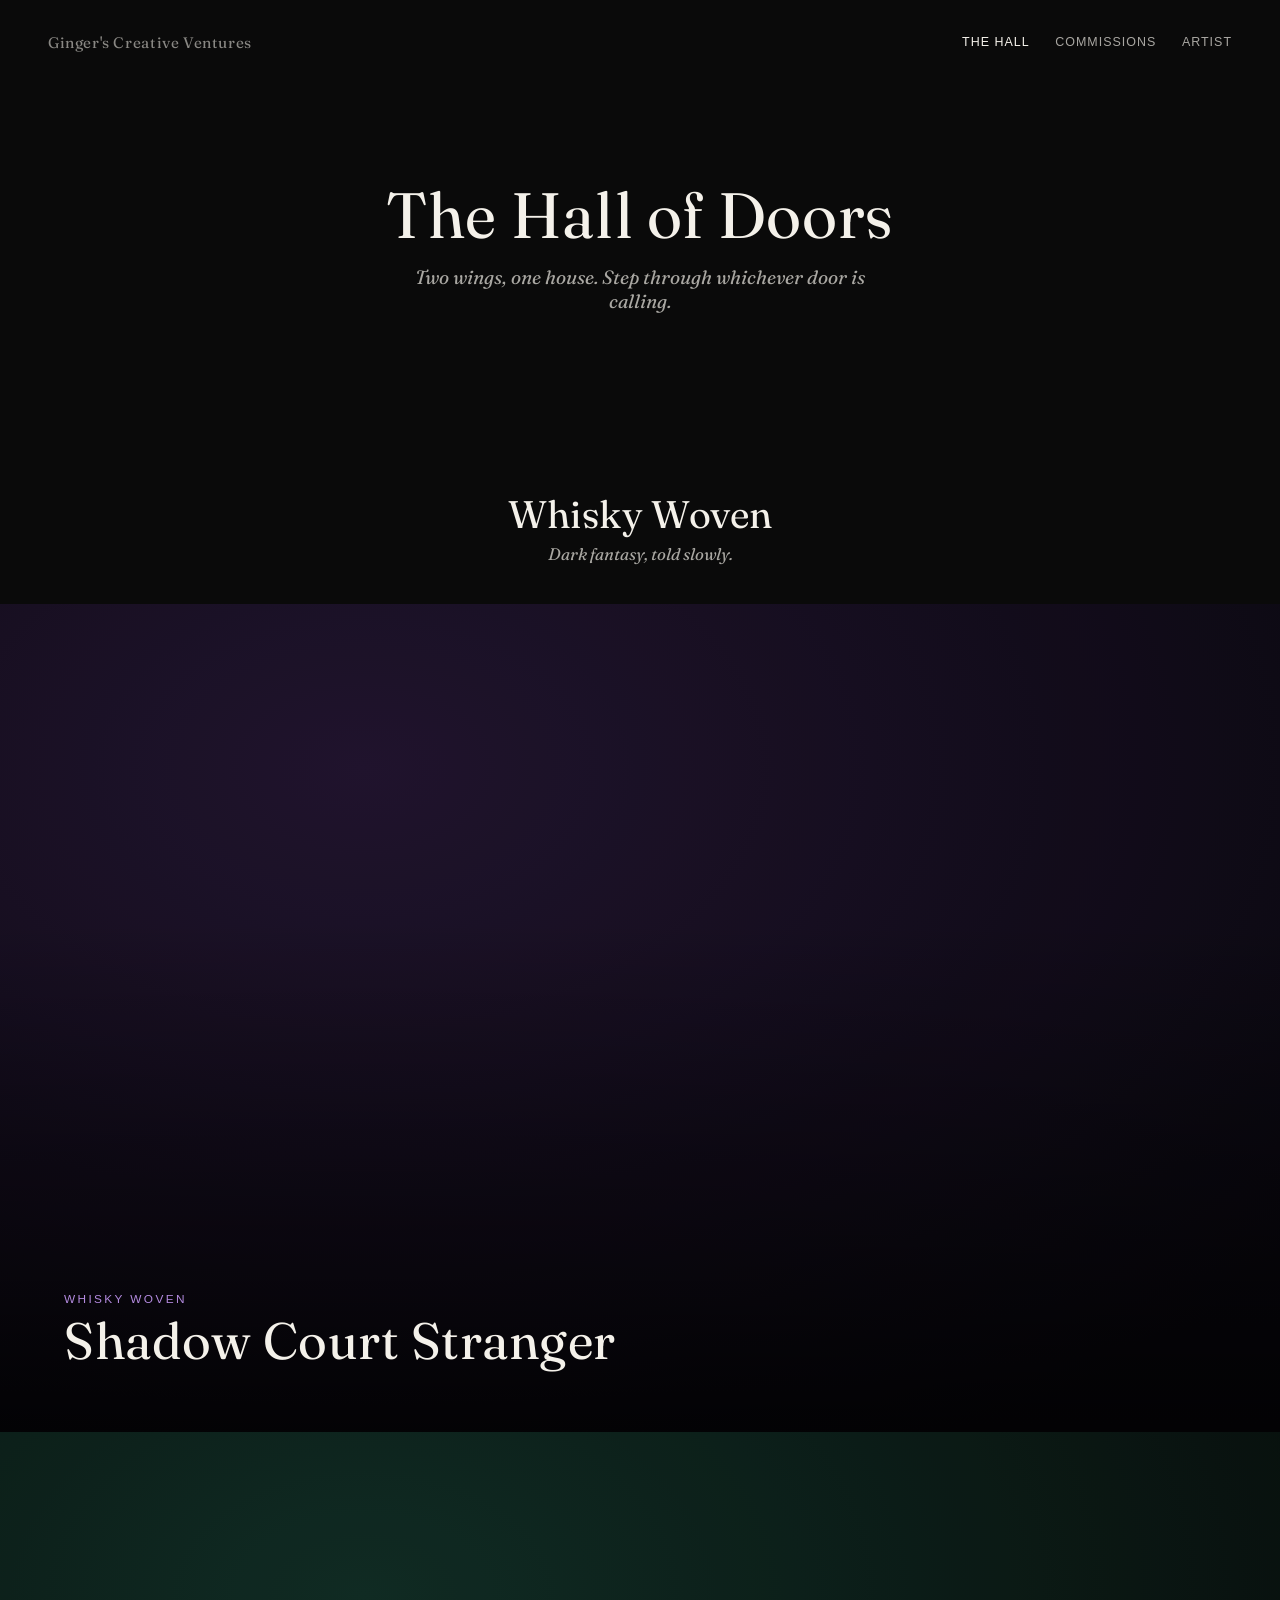
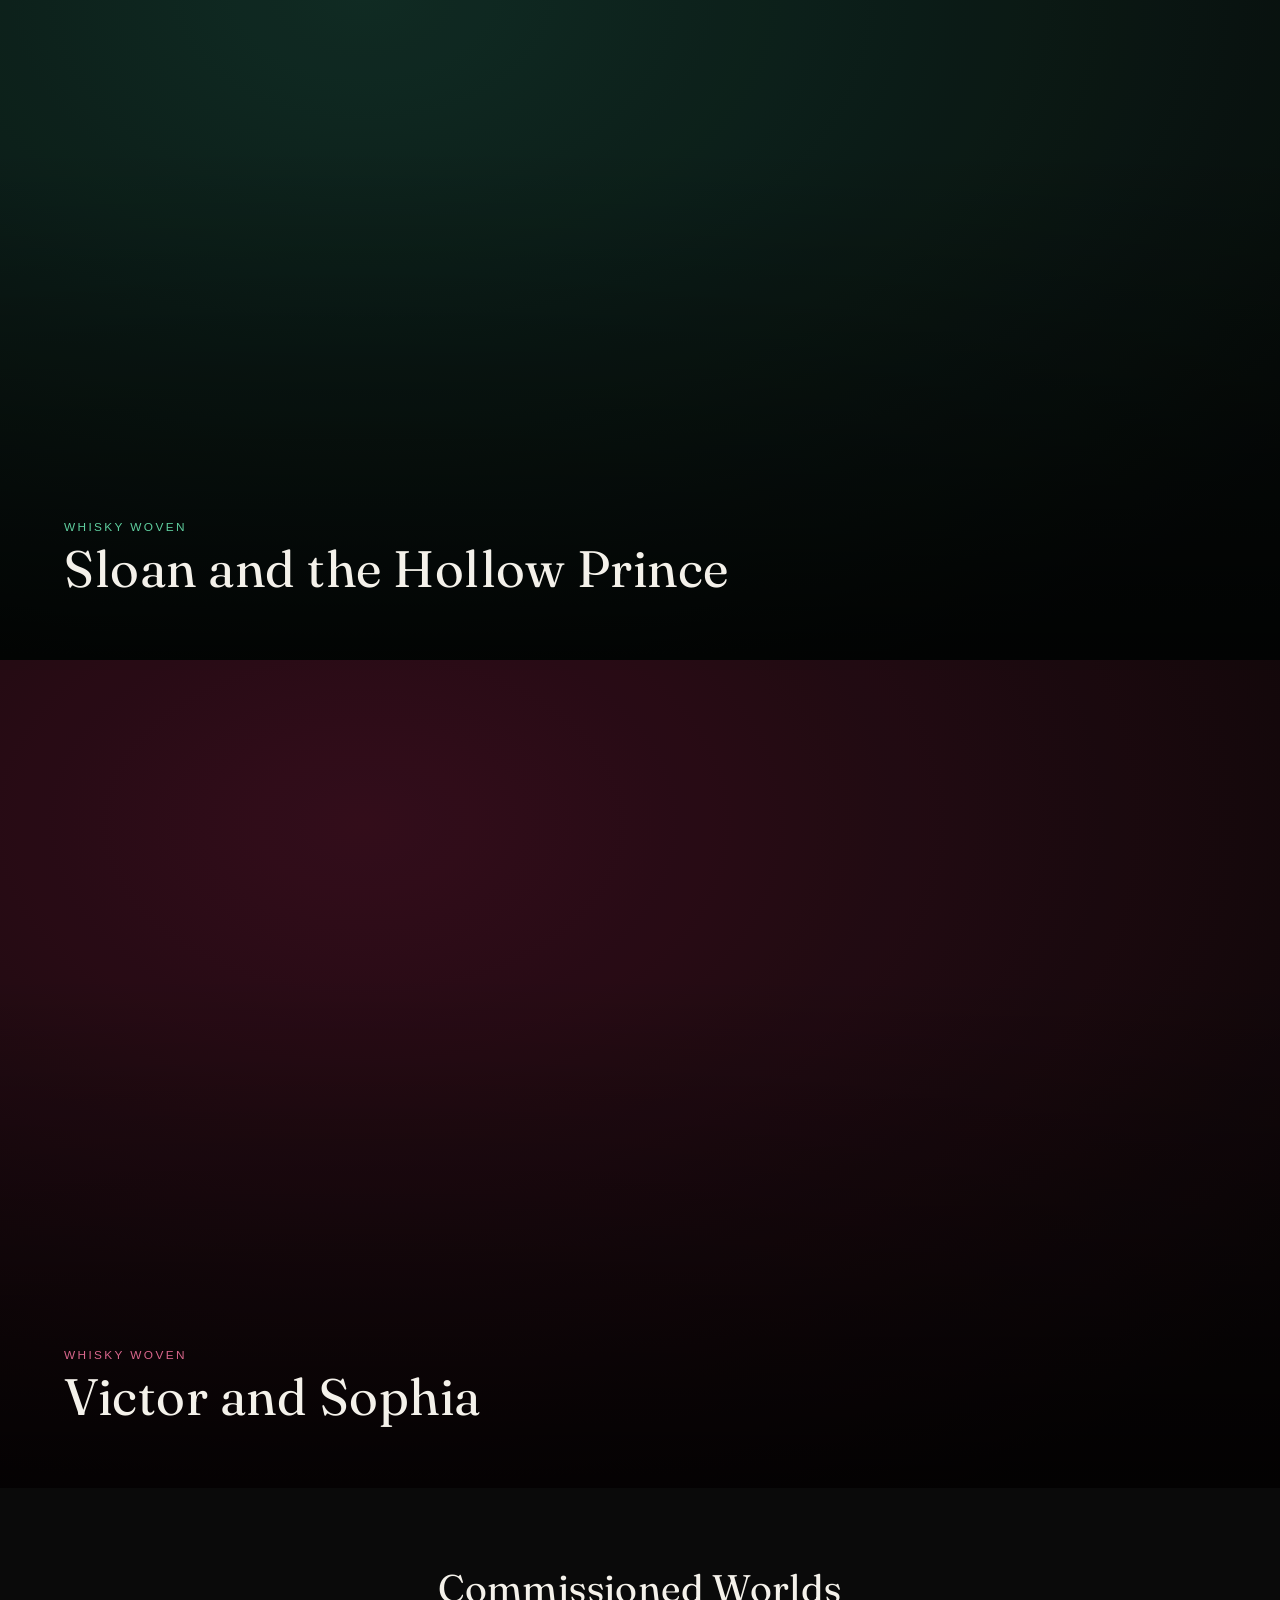
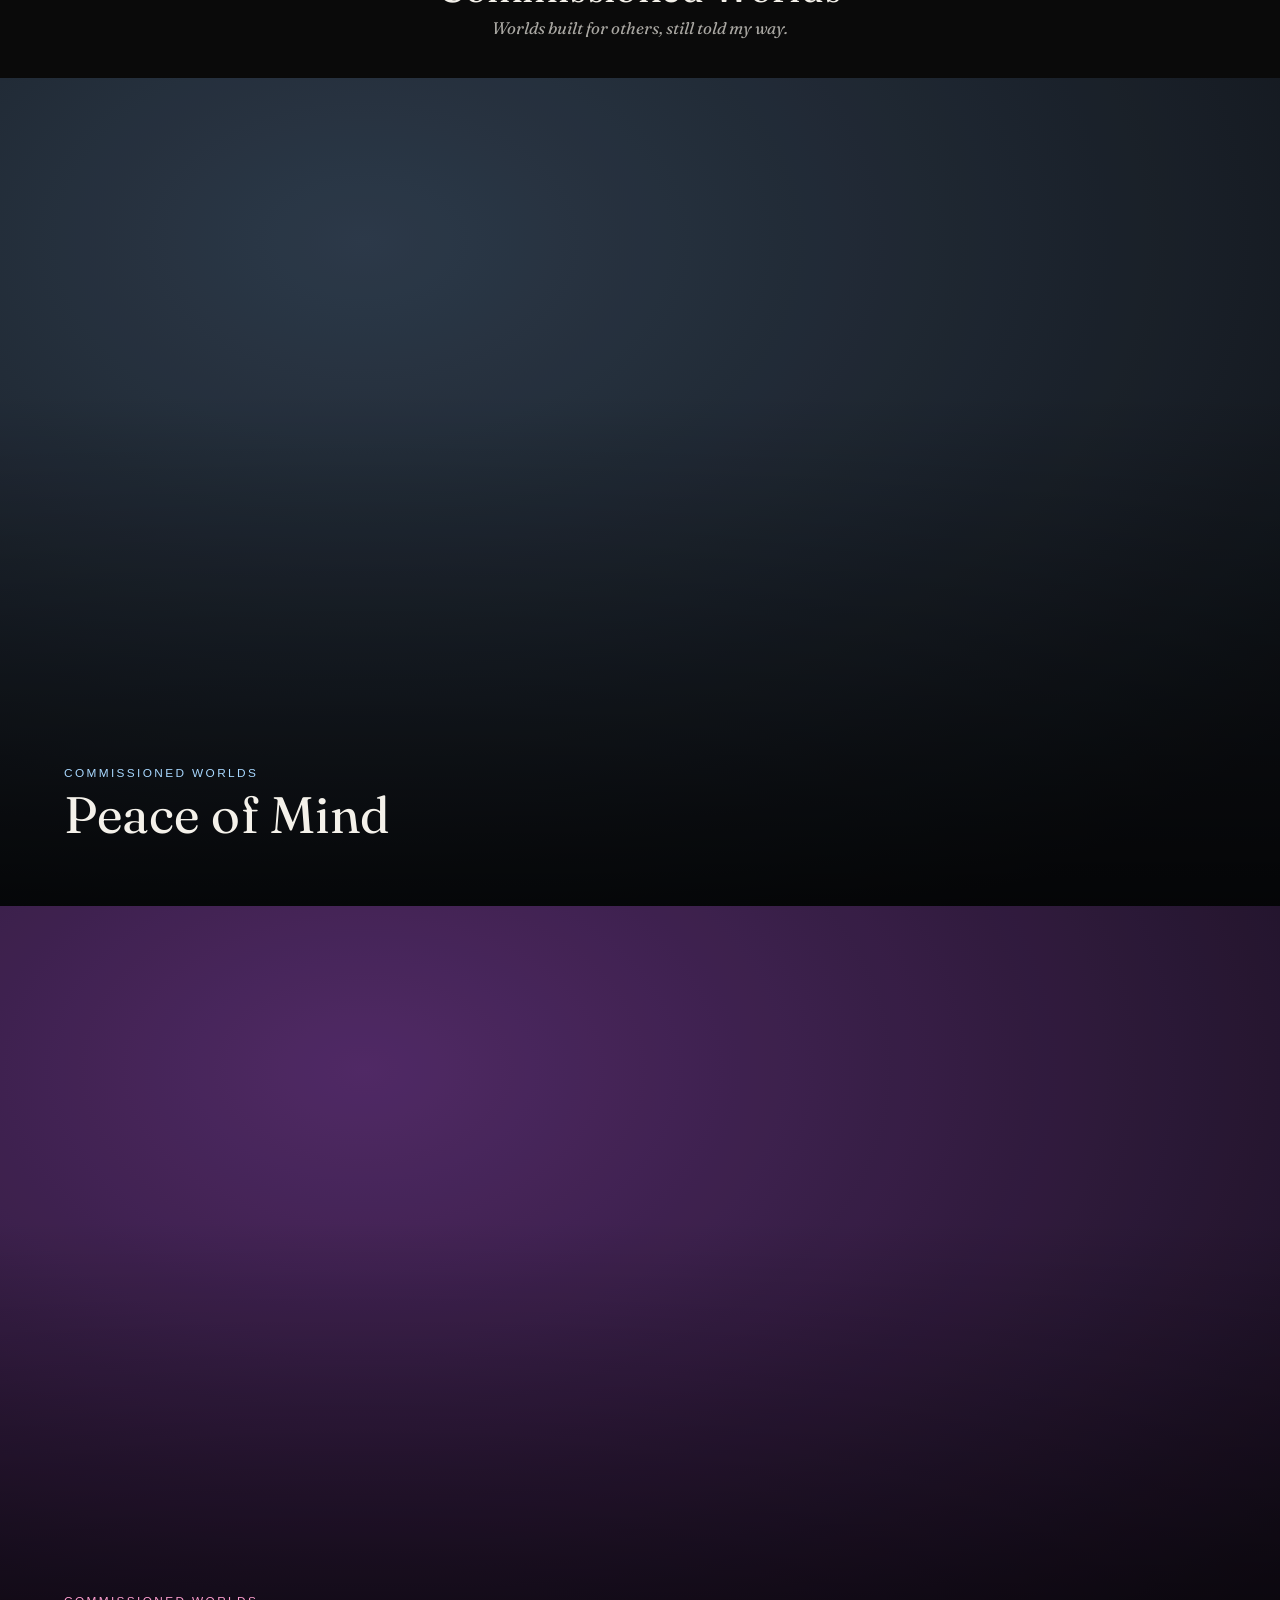
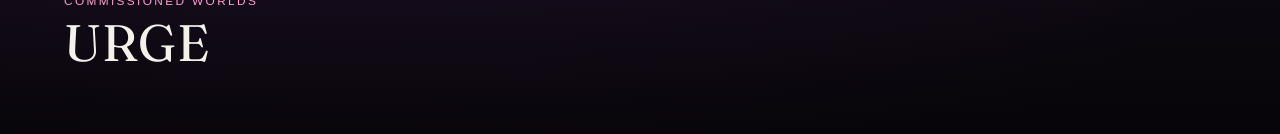
==== gallery.html @ 66b4da3d "Set up static gallery-style portfolio site structure Homepage title card, hall-of-doors gallery inde" ====
<!doctype html>
<html lang="en">
<head>
  <meta charset="utf-8">
  <meta name="viewport" content="width=device-width, initial-scale=1">
  <title>The Hall — Ginger's Creative Ventures</title>
  <meta name="description" content="The hall of doors. Two wings: Whisky Woven and Commissioned Worlds.">

  <link rel="preconnect" href="https://fonts.googleapis.com">
  <link rel="preconnect" href="https://fonts.gstatic.com" crossorigin>
  <link href="https://fonts.googleapis.com/css2?family=Fraunces:ital,opsz,wght@0,9..144,300;0,9..144,400;0,9..144,500;1,9..144,400&display=swap" rel="stylesheet">

  <link rel="stylesheet" href="css/style.css">
</head>
<body class="page-gallery">
  <div class="veil" data-veil aria-hidden="true"></div>

  <header class="chrome">
    <a class="chrome__mark transition-link" href="index.html">Ginger's Creative Ventures</a>
    <nav class="chrome__links" aria-label="Site">
      <a href="gallery.html" aria-current="page">The Hall</a>
      <a class="transition-link" href="commissions.html">Commissions</a>
      <a class="transition-link" href="artist.html">Artist</a>
    </nav>
  </header>

  <main>
    <section class="gallery-intro reveal">
      <h1 class="gallery-intro__title display">The Hall of Doors</h1>
      <p class="gallery-intro__text">Two wings, one house. Step through whichever door is calling.</p>
    </section>

    <section class="wing wing--whisky-woven" aria-labelledby="wing-whisky-woven">
      <div class="wing__heading reveal">
        <h2 id="wing-whisky-woven" class="wing__title display">Whisky Woven</h2>
        <p class="wing__intro">Dark fantasy, told slowly.</p>
      </div>

      <div class="doors">
        <a class="door reveal transition-link"
           href="rooms/shadow-court-stranger.html"
           style="--door-1:#0a0810; --door-2:#241633; --accent:#b48be0;"
           data-veil-1="#0a0810" data-veil-2="#241633">
          <span class="door__media" aria-hidden="true"></span>
          <span class="scrim scrim--bottom" aria-hidden="true"></span>
          <span class="door__label">
            <span class="door__kicker">Whisky Woven</span>
            <span class="door__title display">Shadow Court Stranger</span>
          </span>
        </a>

        <a class="door reveal transition-link"
           href="rooms/sloan-and-the-hollow-prince.html"
           style="--door-1:#070c0a; --door-2:#123128; --accent:#5fcf9f;"
           data-veil-1="#070c0a" data-veil-2="#123128">
          <span class="door__media" aria-hidden="true"></span>
          <span class="scrim scrim--bottom" aria-hidden="true"></span>
          <span class="door__label">
            <span class="door__kicker">Whisky Woven</span>
            <span class="door__title display">Sloan and the Hollow Prince</span>
          </span>
        </a>

        <a class="door reveal transition-link"
           href="rooms/victor-and-sophia.html"
           style="--door-1:#0d0708; --door-2:#3a0f1e; --accent:#d9668c;"
           data-veil-1="#0d0708" data-veil-2="#3a0f1e">
          <span class="door__media" aria-hidden="true"></span>
          <span class="scrim scrim--bottom" aria-hidden="true"></span>
          <span class="door__label">
            <span class="door__kicker">Whisky Woven</span>
            <span class="door__title display">Victor and Sophia</span>
          </span>
        </a>
      </div>
    </section>

    <section class="wing wing--commissioned" aria-labelledby="wing-commissioned">
      <div class="wing__heading reveal">
        <h2 id="wing-commissioned" class="wing__title display">Commissioned Worlds</h2>
        <p class="wing__intro">Worlds built for others, still told my way.</p>
      </div>

      <div class="doors">
        <a class="door reveal transition-link"
           href="rooms/peace-of-mind.html"
           style="--door-1:#12161c; --door-2:#324153; --accent:#a8d8ff;"
           data-veil-1="#12161c" data-veil-2="#324153">
          <span class="door__media" aria-hidden="true"></span>
          <span class="scrim scrim--bottom" aria-hidden="true"></span>
          <span class="door__label">
            <span class="door__kicker">Commissioned Worlds</span>
            <span class="door__title display">Peace of Mind</span>
          </span>
        </a>

        <a class="door reveal transition-link"
           href="rooms/urge.html"
           style="--door-1:#1c1224; --door-2:#5b2f73; --accent:#ff9fd0;"
           data-veil-1="#1c1224" data-veil-2="#5b2f73">
          <span class="door__media" aria-hidden="true"></span>
          <span class="scrim scrim--bottom" aria-hidden="true"></span>
          <span class="door__label">
            <span class="door__kicker">Commissioned Worlds</span>
            <span class="door__title display">URGE</span>
          </span>
        </a>
      </div>
    </section>
  </main>

  <script src="js/main.js" defer></script>
  <script src="js/transitions.js" defer></script>
</body>
</html>
---- css/style.css ----
/* ==========================================================================
   Ginger's Creative Ventures — base stylesheet
   A house of worlds. Full-bleed rooms, quiet chrome, slow motion.
   See CLAUDE.md for the design rules this file implements.
   ========================================================================== */

/* ---- Reset -------------------------------------------------------------- */

*, *::before, *::after { box-sizing: border-box; }

html, body {
  margin: 0;
  padding: 0;
  height: 100%;
}

body {
  overflow-x: hidden;
  -webkit-font-smoothing: antialiased;
  text-rendering: optimizeLegibility;
}

img, svg { display: block; max-width: 100%; }

a {
  color: inherit;
  text-decoration: none;
}

h1, h2, h3, p { margin: 0; }

ul { list-style: none; margin: 0; padding: 0; }

button {
  font: inherit;
  color: inherit;
  background: none;
  border: 0;
  cursor: pointer;
}

/* ---- Design tokens -------------------------------------------------------
   Every room overrides --room-1 / --room-2 / --accent (see rooms below or
   the inline style on a page's <body>). These are the "house" defaults —
   used on the homepage, the hall, and the connective pages. --veil-1 /
   --veil-2 default to the current room's colors unless a link specifies
   the destination room's colors, so the transition dissolves toward
   wherever you're headed.
   -------------------------------------------------------------------------- */

:root {
  --font-display: 'Fraunces', Georgia, 'Times New Roman', serif;
  --font-sans: -apple-system, BlinkMacSystemFont, 'Segoe UI', Helvetica, Arial, sans-serif;

  --ease: cubic-bezier(.22, .61, .36, 1);
  --dur-fast: .35s;
  --dur-medium: .9s;
  --dur-slow: 1.6s;

  --room-1: #0a0a0a;
  --room-2: #1a1712;
  --accent: #cbb98a;

  --ink: #f4f1ea;
  --ink-dim: rgba(244, 241, 234, .68);
  --ink-faint: rgba(244, 241, 234, .42);
}

body {
  background: var(--room-1);
  color: var(--ink);
  font-family: var(--font-sans);
}

/* ---- Typography ----------------------------------------------------------- */

.display {
  font-family: var(--font-display);
  font-weight: 400;
  letter-spacing: .01em;
  line-height: 1.05;
}

.kicker {
  font-family: var(--font-sans);
  font-size: .72rem;
  letter-spacing: .22em;
  text-transform: uppercase;
  color: var(--ink-dim);
}

/* ---- Quiet chrome (persistent nav, everywhere except the homepage) ------- */

.chrome {
  position: fixed;
  top: 0;
  left: 0;
  right: 0;
  z-index: 500;
  display: flex;
  align-items: center;
  justify-content: space-between;
  padding: clamp(1rem, 3vw, 2rem) clamp(1.25rem, 4vw, 3rem);
  pointer-events: none;
}

.chrome__mark {
  font-family: var(--font-display);
  font-size: .95rem;
  letter-spacing: .04em;
  color: var(--ink-dim);
  opacity: .8;
  transition: opacity var(--dur-fast) var(--ease);
  pointer-events: auto;
}

.chrome__mark:hover { opacity: 1; }

.chrome__links {
  display: flex;
  gap: clamp(1rem, 2vw, 1.75rem);
  font-size: .78rem;
  letter-spacing: .08em;
  text-transform: uppercase;
}

.chrome__links a {
  opacity: .68;
  pointer-events: auto;
  transition: opacity var(--dur-fast) var(--ease);
  padding: .25em 0;
}

.chrome__links a:hover,
.chrome__links a[aria-current="page"] { opacity: 1; }

/* A single quiet link, used on the homepage where a full chrome bar
   would read as a nav — this is one door, not a menu. */

.quiet-link--corner {
  position: fixed;
  bottom: clamp(1.25rem, 4vw, 2.5rem);
  right: clamp(1.25rem, 4vw, 2.5rem);
  z-index: 500;
  font-size: .78rem;
  letter-spacing: .08em;
  text-transform: uppercase;
  opacity: .55;
  transition: opacity var(--dur-fast) var(--ease);
}

.quiet-link--corner:hover { opacity: 1; }

/* ---- Scrim -----------------------------------------------------------------
   A soft gradient sits behind any text that overlays imagery. Never solid,
   never a box — just enough density to keep type readable. */

.scrim {
  position: absolute;
  inset: 0;
  pointer-events: none;
}

.scrim--bottom {
  background: linear-gradient(
    to top,
    rgba(0, 0, 0, .72) 0%,
    rgba(0, 0, 0, .38) 28%,
    rgba(0, 0, 0, 0) 62%
  );
}

.scrim--full {
  background: radial-gradient(
    120% 90% at 50% 65%,
    rgba(0, 0, 0, .55) 0%,
    rgba(0, 0, 0, .15) 55%,
    rgba(0, 0, 0, .05) 100%
  );
}

/* ---- Full-viewport media block --------------------------------------------
   The placeholder gradient standing in for a photograph. Swap to a real
   image later by adding background-image to the element's inline style —
   see CLAUDE.md "Swapping in real images". */

.media {
  position: absolute;
  inset: -4%;
  background: radial-gradient(120% 120% at 28% 18%, var(--panel-2, var(--room-2)), var(--panel-1, var(--room-1)) 72%);
  animation: kenburns 26s var(--ease) infinite alternate;
  will-change: transform;
}

@keyframes kenburns {
  from { transform: scale(1) translate3d(0, 0, 0); }
  to   { transform: scale(1.09) translate3d(-1%, -1%, 0); }
}

/* Alternate placeholder gradient position, so consecutive panels in a
   room read as distinct frames rather than a repeated tile. Purely a
   placeholder concern — once real photographs are in place this class
   can be dropped along with .media's background-image swap. */

.media--pos-b {
  background: radial-gradient(120% 120% at 74% 80%, var(--panel-2, var(--room-2)), var(--panel-1, var(--room-1)) 72%);
}

/* ---- Reveal on scroll ------------------------------------------------------ */

.reveal {
  opacity: 0;
  transform: translateY(28px);
  transition: opacity var(--dur-slow) var(--ease), transform var(--dur-slow) var(--ease);
}

.reveal.is-visible {
  opacity: 1;
  transform: translateY(0);
}

/* ---- Transition veil -------------------------------------------------------
   One element, present on every page. It covers the screen on load and
   fades away to reveal the room; clicking a "transition-link" reverses it
   and carries you to the next page. This is the "camera move" between
   worlds — see CLAUDE.md "Motion" for the full explanation. */

.veil {
  position: fixed;
  inset: 0;
  z-index: 9999;
  pointer-events: none;
  opacity: 1;
  transform: scale(1.06);
  background: radial-gradient(120% 120% at 50% 50%, var(--veil-2, var(--room-2)), var(--veil-1, var(--room-1)));
  transition: opacity var(--dur-medium) var(--ease), transform calc(var(--dur-medium) * 1.3) var(--ease);
}

.veil.is-hidden {
  opacity: 0;
  transform: scale(1);
}

.veil.is-covering {
  opacity: 1;
  transform: scale(1.06);
  pointer-events: auto;
}

/* ---- Hero (homepage) -------------------------------------------------------- */

.hero {
  position: relative;
  height: 100vh;
  height: 100svh;
  overflow: hidden;
}

.hero__content {
  position: relative;
  z-index: 2;
  height: 100%;
  display: flex;
  flex-direction: column;
  align-items: center;
  justify-content: center;
  text-align: center;
  gap: 1.25rem;
  padding: 0 1.5rem;
}

.hero__mark {
  font-family: var(--font-display);
  font-weight: 300;
  font-size: clamp(1rem, 1.6vw, 1.35rem);
  letter-spacing: .12em;
  text-transform: uppercase;
  color: var(--ink-dim);
}

.hero__tagline {
  font-family: var(--font-display);
  font-style: italic;
  font-weight: 400;
  font-size: clamp(1.15rem, 2.4vw, 1.6rem);
  color: var(--ink);
  max-width: 32ch;
}

.hero__enter {
  margin-top: 1rem;
  font-size: .82rem;
  letter-spacing: .16em;
  text-transform: uppercase;
  color: var(--accent);
  display: inline-flex;
  align-items: center;
  gap: .6em;
  padding-bottom: .3em;
  border-bottom: 1px solid rgba(255, 255, 255, .25);
  transition: border-color var(--dur-fast) var(--ease), letter-spacing var(--dur-fast) var(--ease), gap var(--dur-fast) var(--ease);
}

.hero__enter:hover {
  border-color: var(--accent);
  gap: .9em;
}

.hero__enter-glyph {
  transition: transform var(--dur-fast) var(--ease);
}

.hero__enter:hover .hero__enter-glyph {
  transform: translateX(3px);
}

/* ---- Gallery index (the hall of doors) -------------------------------------- */

.gallery-intro {
  position: relative;
  z-index: 2;
  min-height: 46vh;
  display: flex;
  flex-direction: column;
  align-items: center;
  justify-content: center;
  text-align: center;
  gap: 1rem;
  padding: 8rem 1.5rem 3rem;
}

.gallery-intro__title {
  font-size: clamp(2.2rem, 6vw, 4rem);
  font-weight: 400;
}

.gallery-intro__text {
  font-family: var(--font-display);
  font-style: italic;
  color: var(--ink-dim);
  font-size: clamp(1rem, 1.6vw, 1.2rem);
  max-width: 40ch;
}

.wing {
  position: relative;
}

.wing__heading {
  position: relative;
  z-index: 2;
  padding: 5rem 1.5rem 2.5rem;
  text-align: center;
  display: flex;
  flex-direction: column;
  gap: .6rem;
}

.wing__title {
  font-size: clamp(1.6rem, 4vw, 2.4rem);
  font-weight: 400;
}

.wing__intro {
  font-family: var(--font-display);
  font-style: italic;
  color: var(--ink-dim);
  font-size: 1.05rem;
}

.doors {
  display: flex;
  flex-direction: column;
}

.door {
  position: relative;
  display: block;
  height: 92vh;
  height: 92svh;
  overflow: hidden;
}

.door__media {
  position: absolute;
  inset: -4%;
  background: radial-gradient(120% 120% at 30% 22%, var(--door-2, var(--room-2)), var(--door-1, var(--room-1)) 72%);
  animation: kenburns 30s var(--ease) infinite alternate;
  filter: brightness(.88);
  transition: filter var(--dur-medium) var(--ease), transform var(--dur-medium) var(--ease);
}

.door:hover .door__media,
.door:focus-visible .door__media {
  filter: brightness(1.05);
  transform: scale(1.03);
}

.door__label {
  position: absolute;
  z-index: 2;
  left: clamp(1.5rem, 5vw, 4rem);
  bottom: clamp(2rem, 6vw, 4rem);
  display: flex;
  flex-direction: column;
  gap: .5rem;
  transition: transform var(--dur-medium) var(--ease);
}

.door:hover .door__label,
.door:focus-visible .door__label {
  transform: translateY(-.4rem);
}

.door__kicker {
  font-size: .74rem;
  letter-spacing: .2em;
  text-transform: uppercase;
  color: var(--accent, var(--ink-dim));
}

.door__title {
  font-family: var(--font-display);
  font-size: clamp(1.8rem, 5vw, 3.2rem);
  font-weight: 400;
}

/* ---- Room panels (shared template for every collection page) --------------- */

.room-panels {
  scroll-snap-type: y proximity;
}

.panel {
  position: relative;
  height: 100vh;
  height: 100svh;
  overflow: hidden;
  scroll-snap-align: start;
  display: flex;
  align-items: flex-end;
}

.panel__caption {
  position: relative;
  z-index: 2;
  width: 100%;
  padding: 0 clamp(1.5rem, 6vw, 5rem) clamp(3rem, 8vw, 6rem);
  display: flex;
  flex-direction: column;
  gap: .75rem;
}

.panel--caption-right .panel__caption { align-items: flex-end; text-align: right; }
.panel--caption-center .panel__caption { align-items: center; text-align: center; }

.panel__index {
  font-size: .72rem;
  letter-spacing: .18em;
  color: var(--ink-faint);
}

.panel__text {
  font-family: var(--font-display);
  font-style: italic;
  font-size: clamp(1.05rem, 2vw, 1.4rem);
  max-width: 46ch;
  color: var(--ink);
}

/* Title panel — the room's own cinematic title card. */

.panel--title {
  align-items: center;
  justify-content: center;
}

.panel--title .panel__caption {
  align-items: center;
  text-align: center;
  padding-bottom: 0;
  gap: 1.1rem;
}

.panel--title .panel__kicker {
  font-size: .78rem;
  letter-spacing: .22em;
  text-transform: uppercase;
  color: var(--accent);
}

.panel--title .panel__title {
  font-size: clamp(2.4rem, 7vw, 5rem);
  font-weight: 400;
}

.panel--title .panel__text {
  color: var(--ink-dim);
}

/* Closing panel — a way back out, and a way further in. */

.panel--closing {
  align-items: center;
  justify-content: center;
}

.panel--closing .panel__caption {
  align-items: center;
  text-align: center;
}

.panel__closing-links {
  display: flex;
  flex-wrap: wrap;
  justify-content: center;
  gap: 1rem 2.5rem;
  margin-top: 1rem;
}

.panel__closing-links a {
  font-size: .82rem;
  letter-spacing: .12em;
  text-transform: uppercase;
  color: var(--accent);
  padding-bottom: .3em;
  border-bottom: 1px solid rgba(255, 255, 255, .25);
  transition: border-color var(--dur-fast) var(--ease);
}

.panel__closing-links a:hover { border-color: var(--accent); }

/* ---- Simple content pages (artist, commissions) ----------------------------- */

.page-panel {
  position: relative;
  min-height: 100vh;
  min-height: 100svh;
  display: flex;
  align-items: center;
  justify-content: center;
  overflow: hidden;
}

.page-panel__content {
  position: relative;
  z-index: 2;
  max-width: 52ch;
  text-align: center;
  padding: 8rem 1.75rem 4rem;
  display: flex;
  flex-direction: column;
  align-items: center;
  gap: 1.5rem;
}

.page-panel__title {
  font-size: clamp(2rem, 5vw, 3.2rem);
  font-weight: 400;
}

.page-panel__body {
  font-family: var(--font-display);
  font-style: italic;
  font-size: clamp(1.05rem, 1.8vw, 1.25rem);
  color: var(--ink-dim);
  line-height: 1.6;
}

.page-panel__link {
  margin-top: .5rem;
  font-size: .82rem;
  letter-spacing: .14em;
  text-transform: uppercase;
  color: var(--accent);
  padding-bottom: .3em;
  border-bottom: 1px solid rgba(255, 255, 255, .25);
  transition: border-color var(--dur-fast) var(--ease);
}

.page-panel__link:hover { border-color: var(--accent); }

/* ---- Motion sensitivity ------------------------------------------------------ */

@media (prefers-reduced-motion: reduce) {
  *, *::before, *::after {
    animation-duration: .01ms !important;
    animation-iteration-count: 1 !important;
    transition-duration: .01ms !important;
    scroll-behavior: auto !important;
  }

  .media, .door__media { animation: none !important; }

  .room-panels { scroll-snap-type: none; }
}

/* ---- Small screens ------------------------------------------------------------ */

@media (max-width: 640px) {
  .door { height: 78vh; height: 78svh; }
  .chrome { flex-direction: row; }
  .chrome__links { gap: 1rem; }
}
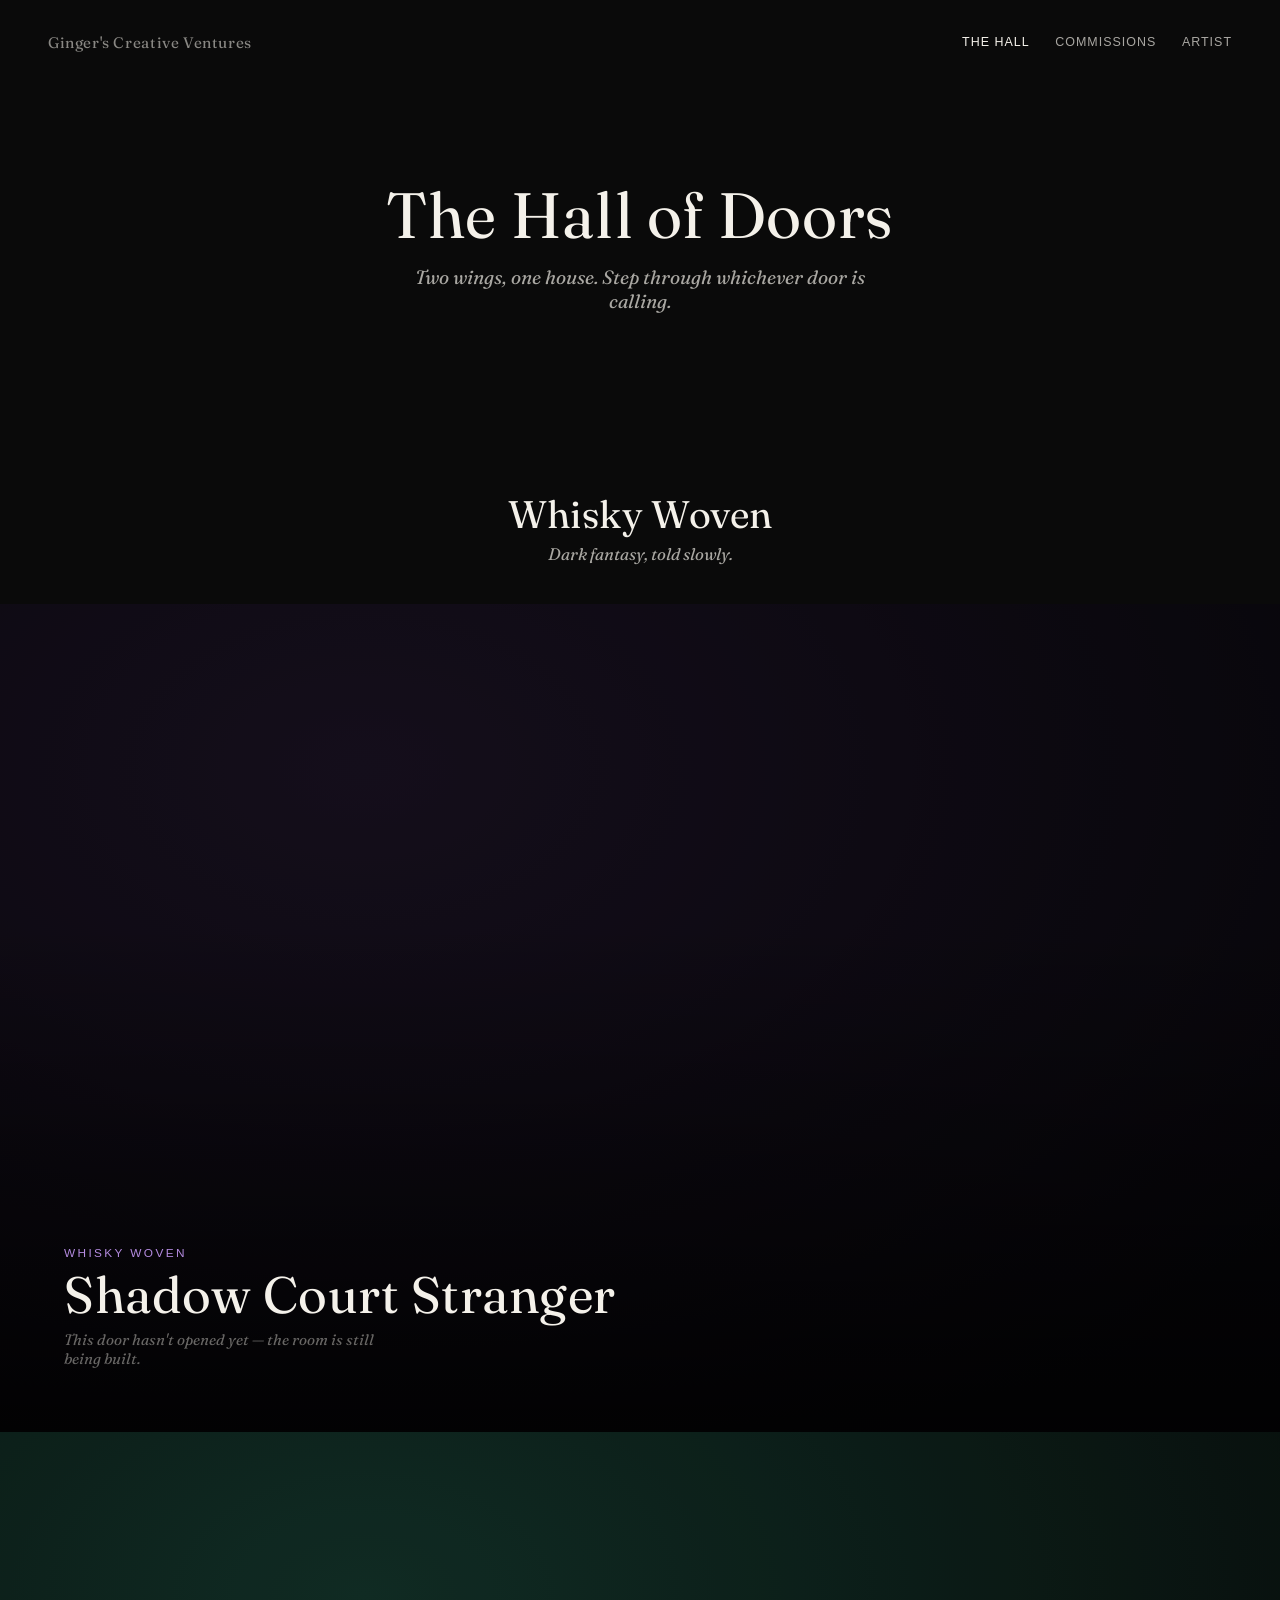
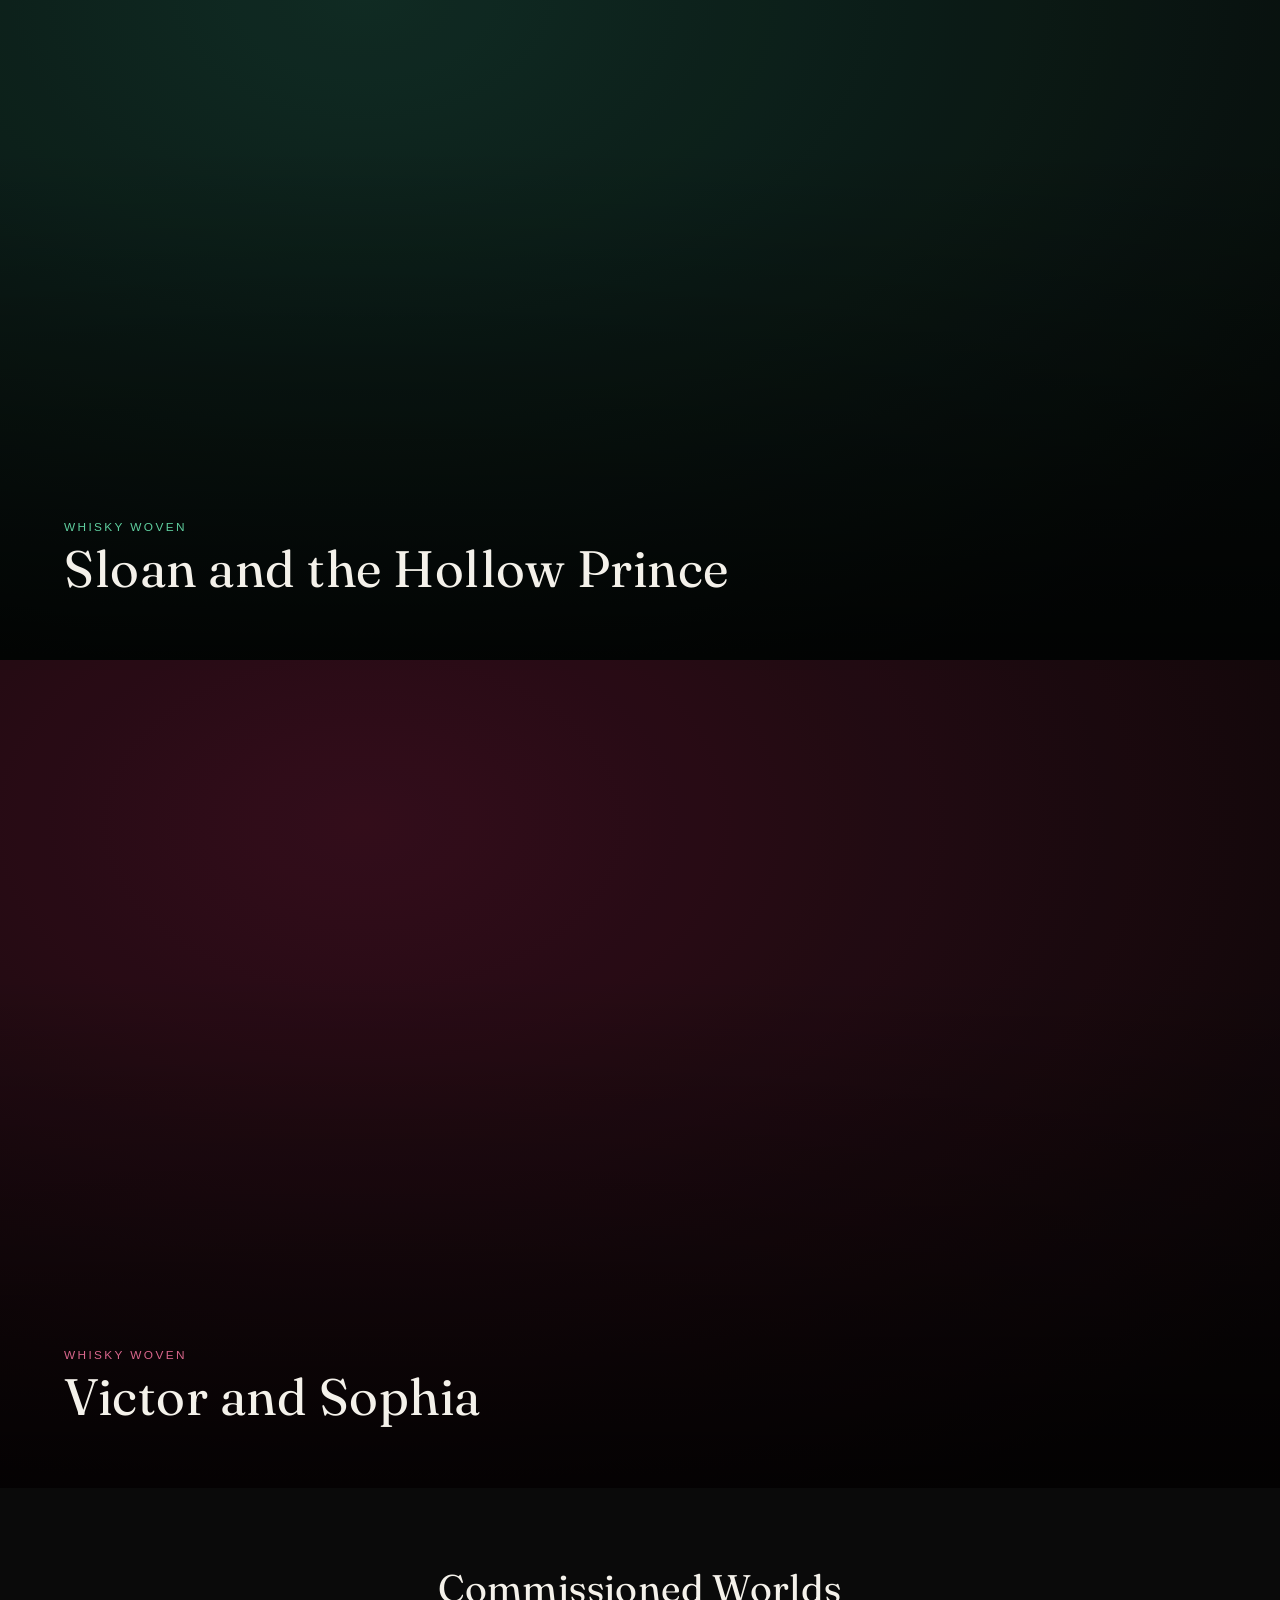
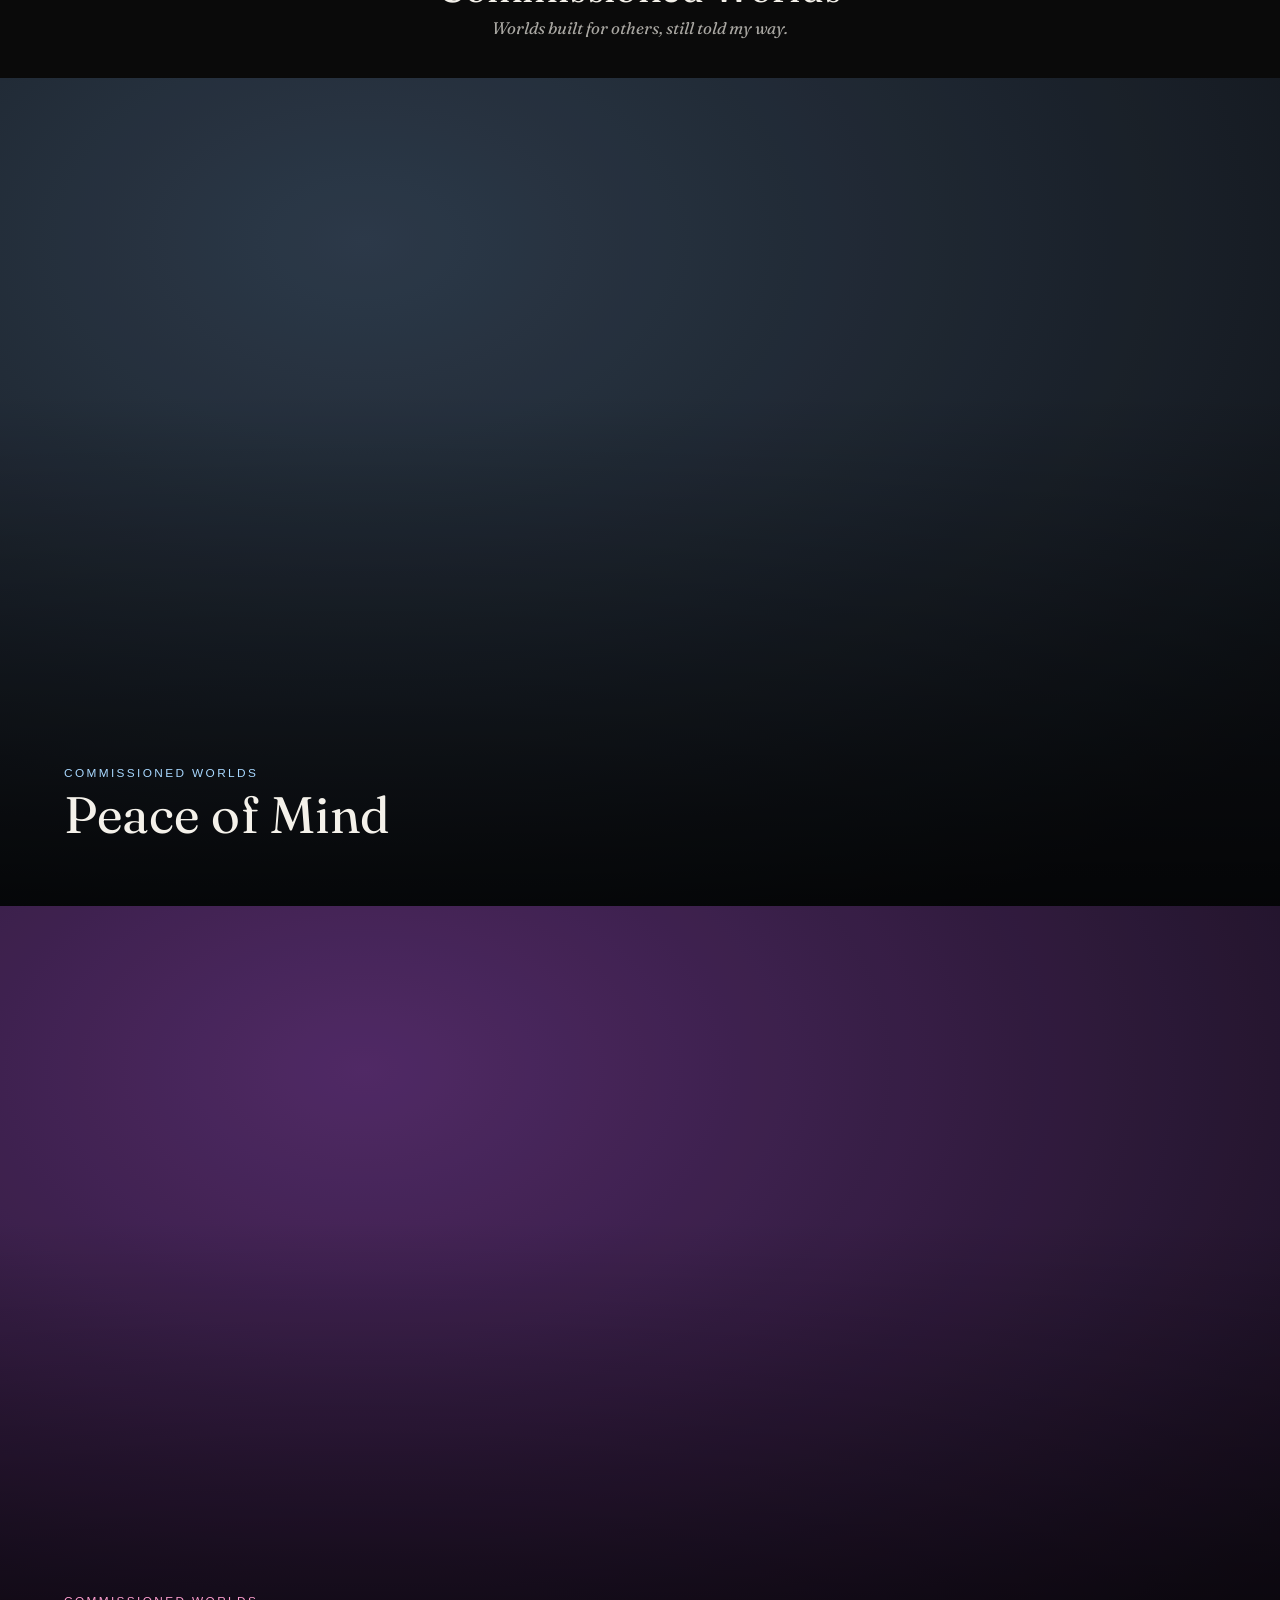
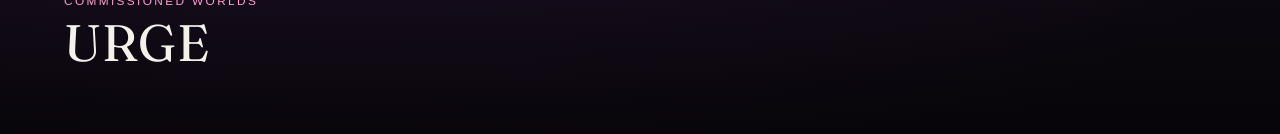
==== commit 9f54624b: "Add sealed-door state for rooms not open yet Shadow Court Stranger now shows as a sealed door in the" ====
--- a/gallery.html
+++ b/gallery.html
@@ -37,17 +37,16 @@
       </div>
 
       <div class="doors">
-        <a class="door reveal transition-link"
-           href="rooms/shadow-court-stranger.html"
-           style="--door-1:#0a0810; --door-2:#241633; --accent:#b48be0;"
-           data-veil-1="#0a0810" data-veil-2="#241633">
+        <div class="door door--sealed reveal"
+           style="--door-1:#0a0810; --door-2:#241633; --accent:#b48be0;">
           <span class="door__media" aria-hidden="true"></span>
           <span class="scrim scrim--bottom" aria-hidden="true"></span>
           <span class="door__label">
             <span class="door__kicker">Whisky Woven</span>
             <span class="door__title display">Shadow Court Stranger</span>
+            <span class="door__teaser">This door hasn't opened yet — the room is still being built.</span>
           </span>
-        </a>
+        </div>
 
         <a class="door reveal transition-link"
            href="rooms/sloan-and-the-hollow-prince.html"
--- a/css/style.css
+++ b/css/style.css
@@ -425,6 +425,36 @@
   font-weight: 400;
 }
 
+/* Sealed door — a room that isn't open yet. Same door image and title,
+   but there is nothing to click: a teaser line stands in for the entry
+   link, and the invitational hover motion is switched off so the door
+   doesn't promise an entrance it can't deliver. */
+
+.door--sealed { cursor: default; }
+
+.door--sealed .door__media {
+  filter: brightness(.6) saturate(.75);
+}
+
+.door--sealed:hover .door__media,
+.door--sealed:focus-visible .door__media {
+  filter: brightness(.6) saturate(.75);
+  transform: none;
+}
+
+.door--sealed:hover .door__label,
+.door--sealed:focus-visible .door__label {
+  transform: none;
+}
+
+.door__teaser {
+  font-family: var(--font-display);
+  font-style: italic;
+  font-size: .95rem;
+  color: var(--ink-faint);
+  max-width: 34ch;
+}
+
 /* ---- Room panels (shared template for every collection page) --------------- */
 
 .room-panels {
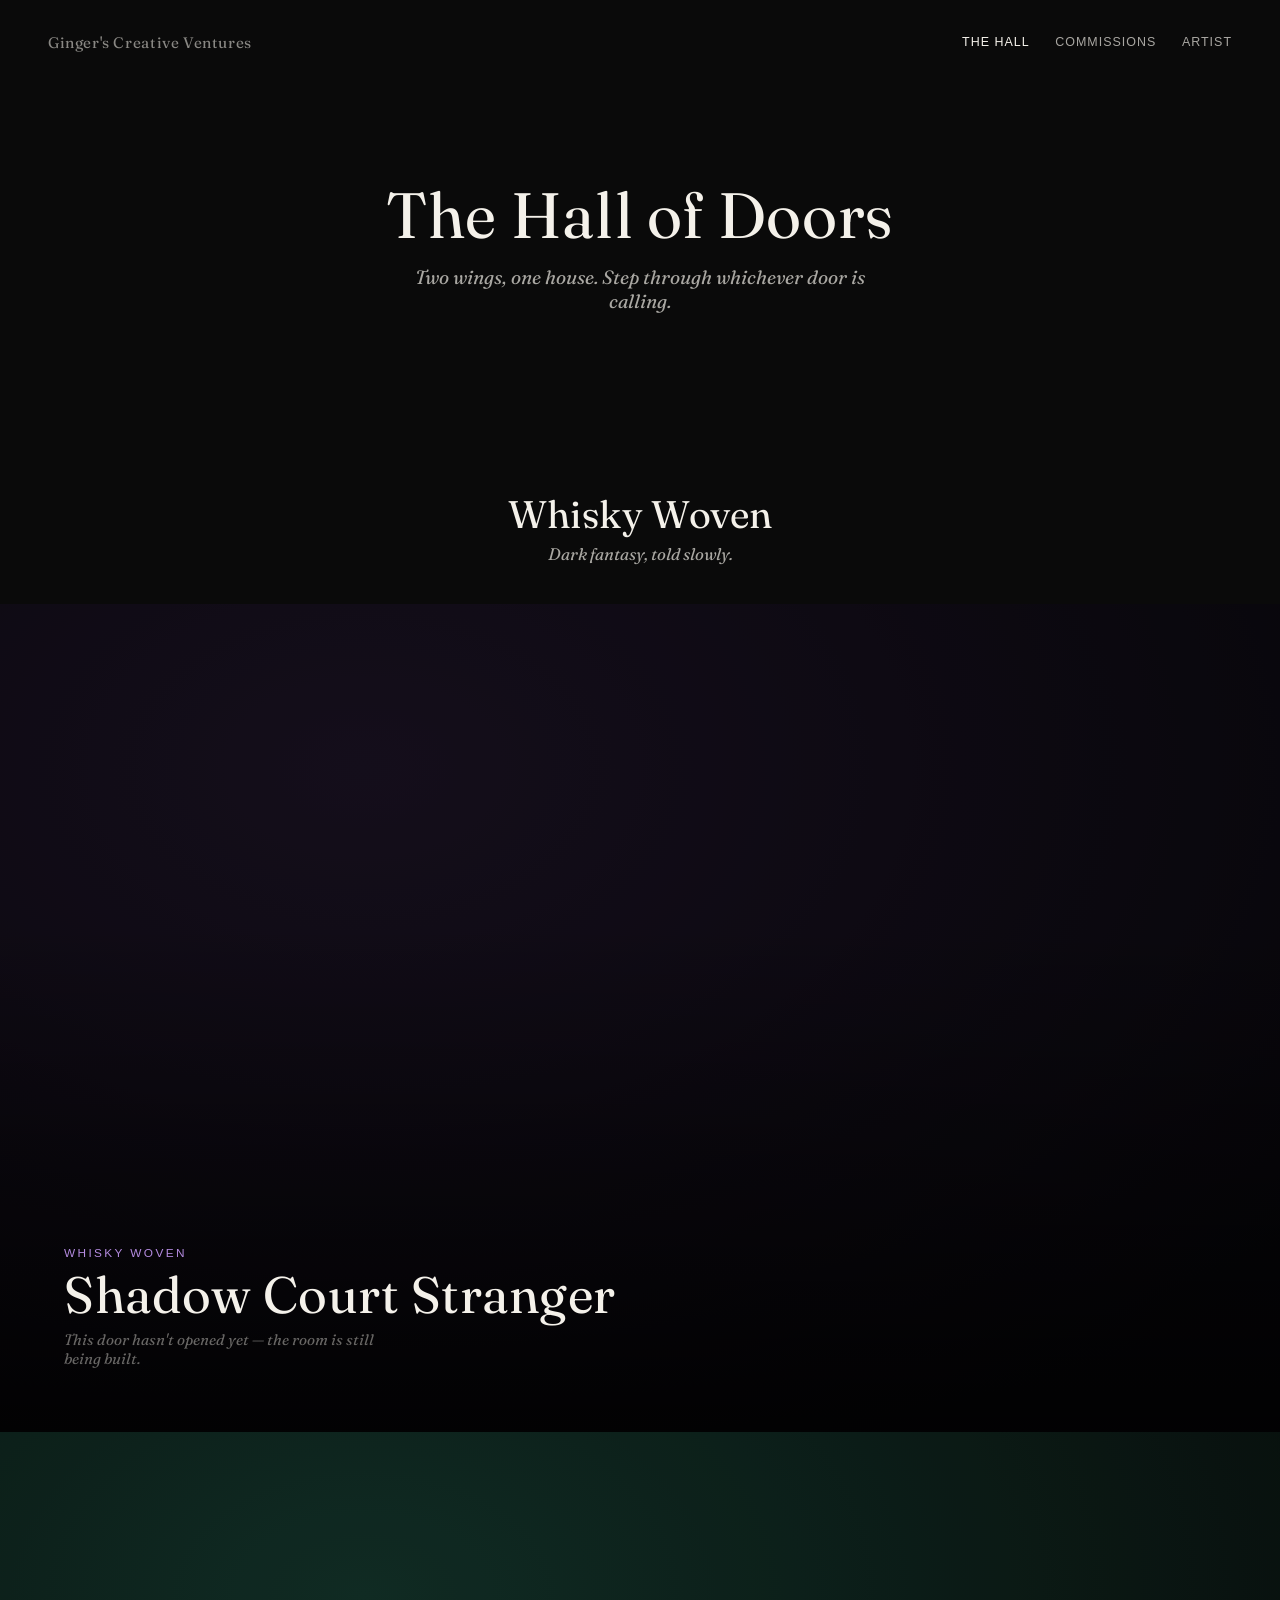
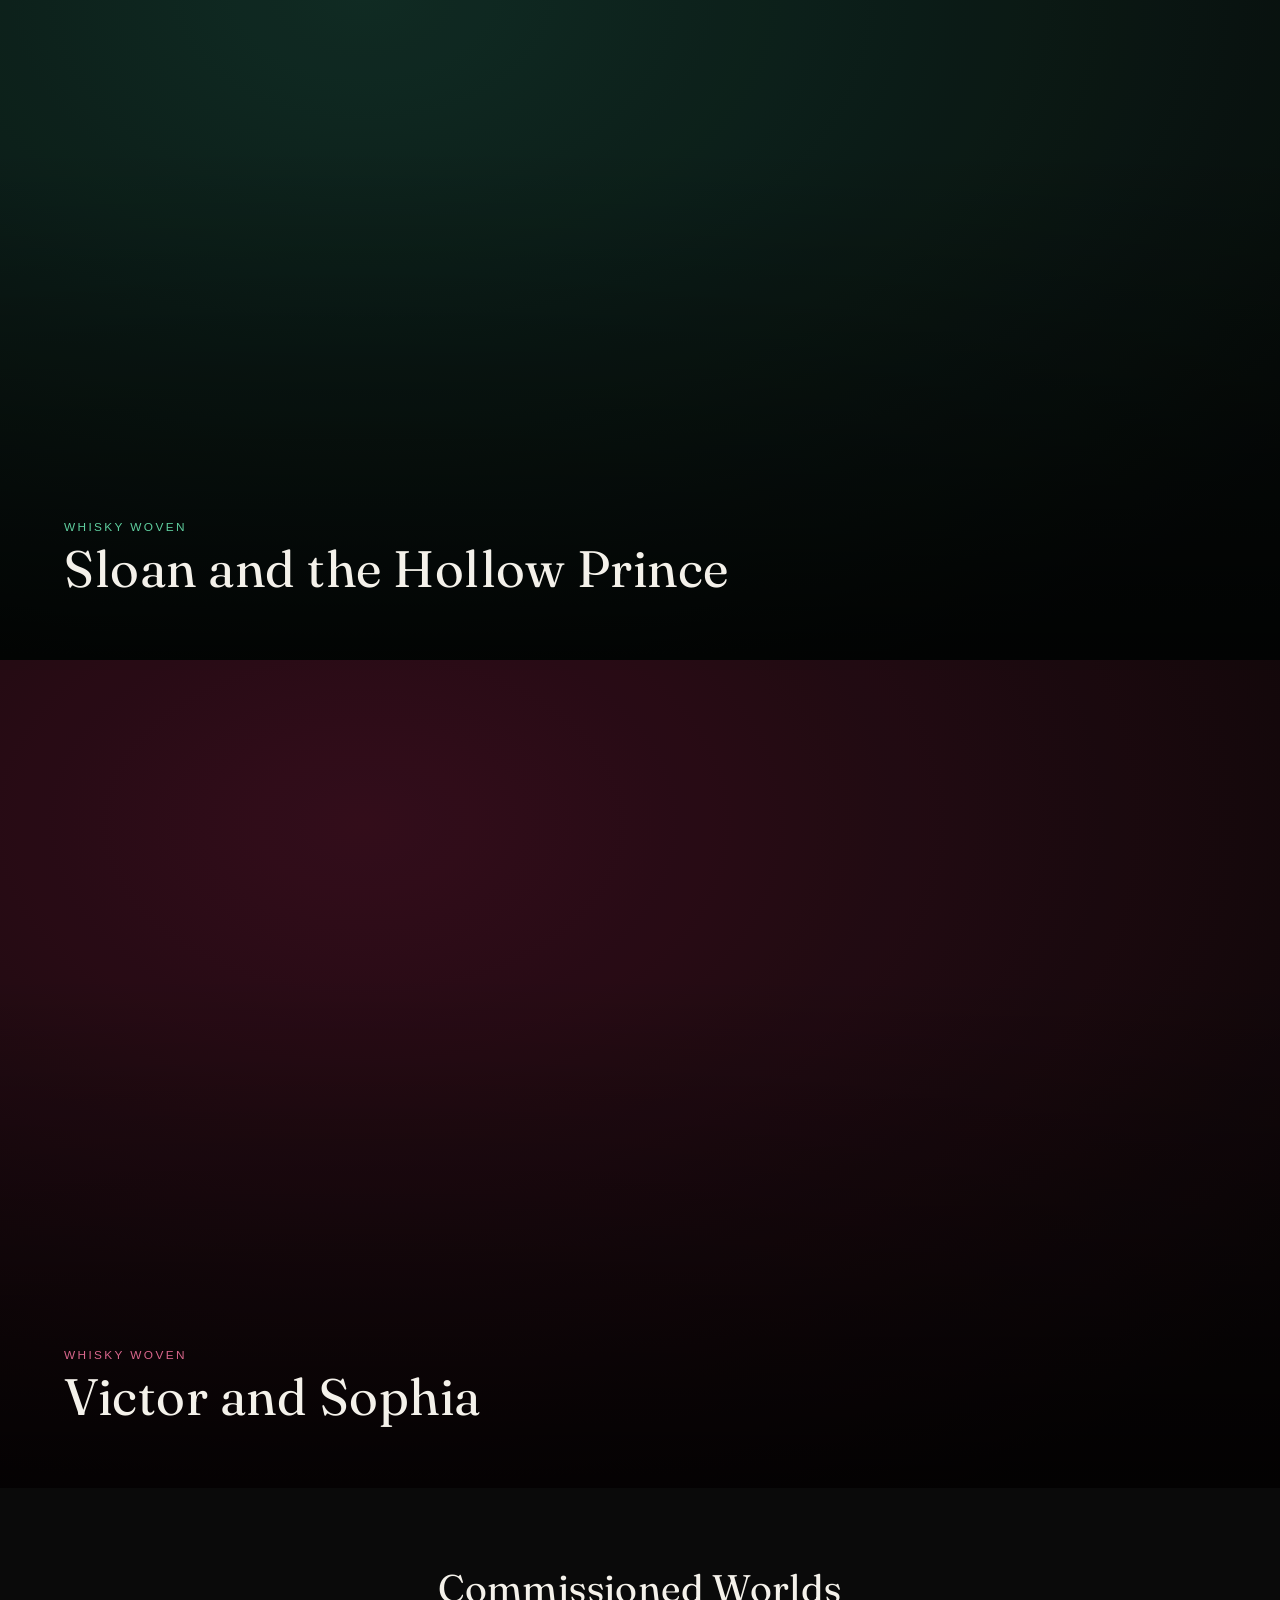
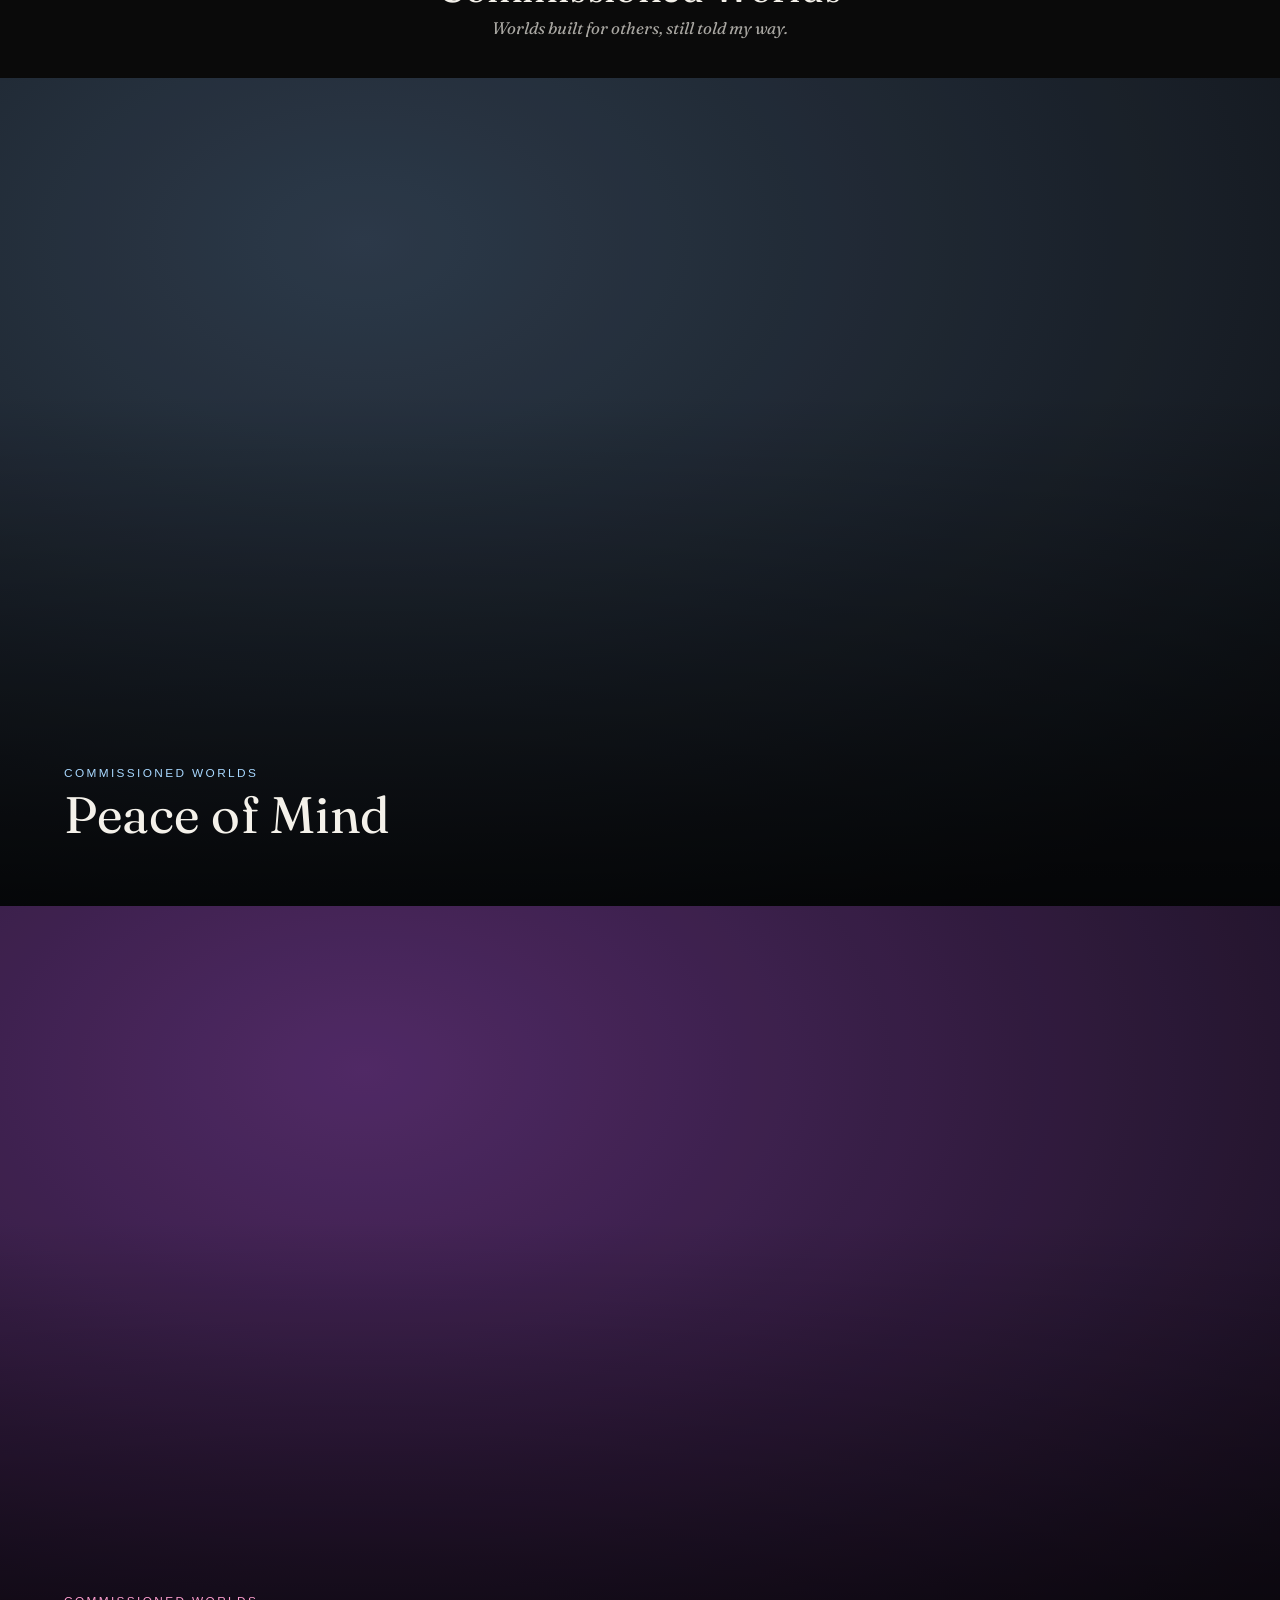
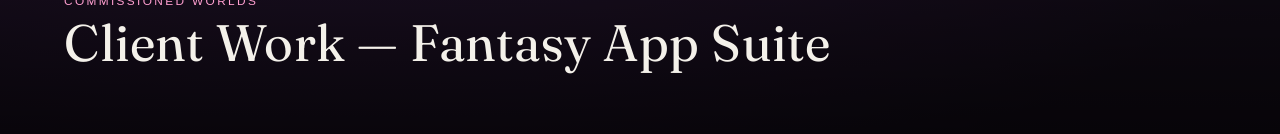
==== commit 81964a44: "Update copy and links for the fantasy app suite rename Finishes the rename commit: page title, h1, k" ====
--- a/gallery.html
+++ b/gallery.html
@@ -94,14 +94,14 @@
         </a>
 
         <a class="door reveal transition-link"
-           href="rooms/urge.html"
+           href="rooms/fantasy-app-suite.html"
            style="--door-1:#1c1224; --door-2:#5b2f73; --accent:#ff9fd0;"
            data-veil-1="#1c1224" data-veil-2="#5b2f73">
           <span class="door__media" aria-hidden="true"></span>
           <span class="scrim scrim--bottom" aria-hidden="true"></span>
           <span class="door__label">
             <span class="door__kicker">Commissioned Worlds</span>
-            <span class="door__title display">URGE</span>
+            <span class="door__title display">Client Work — Fantasy App Suite</span>
           </span>
         </a>
       </div>
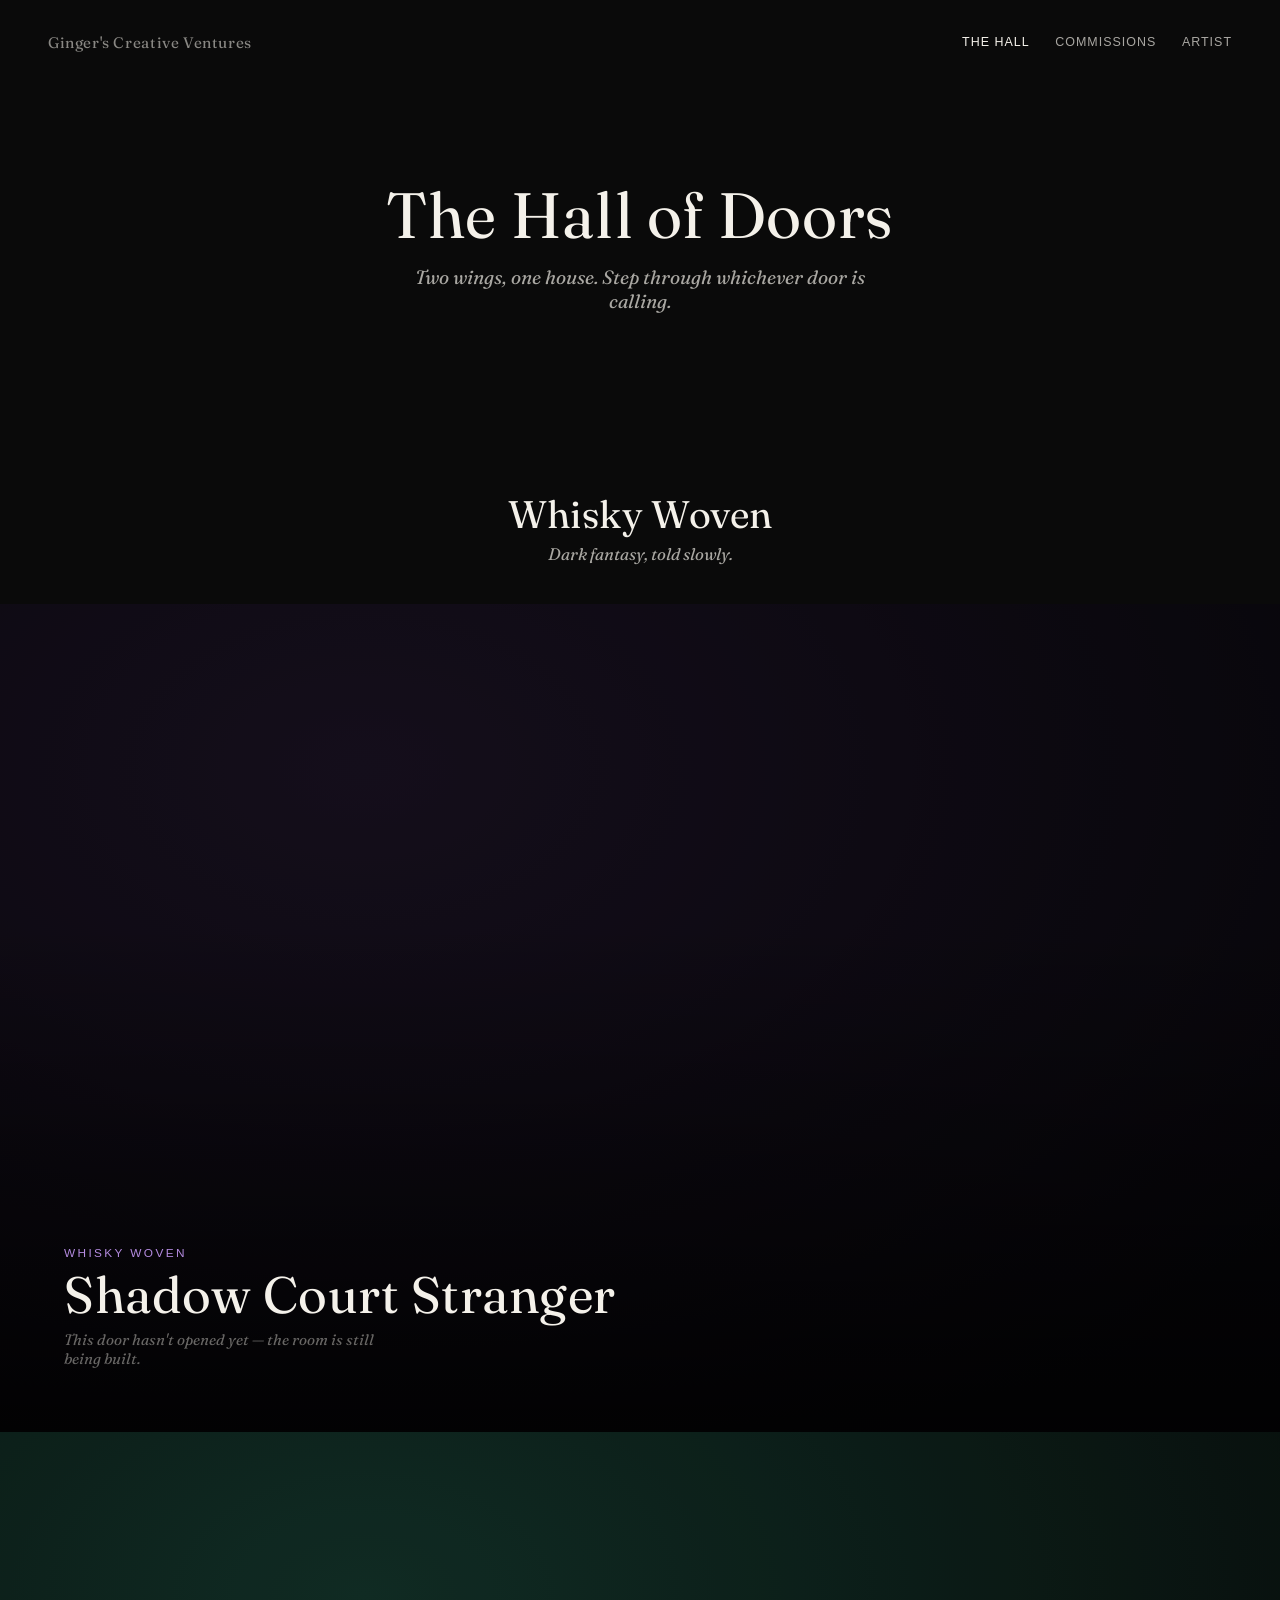
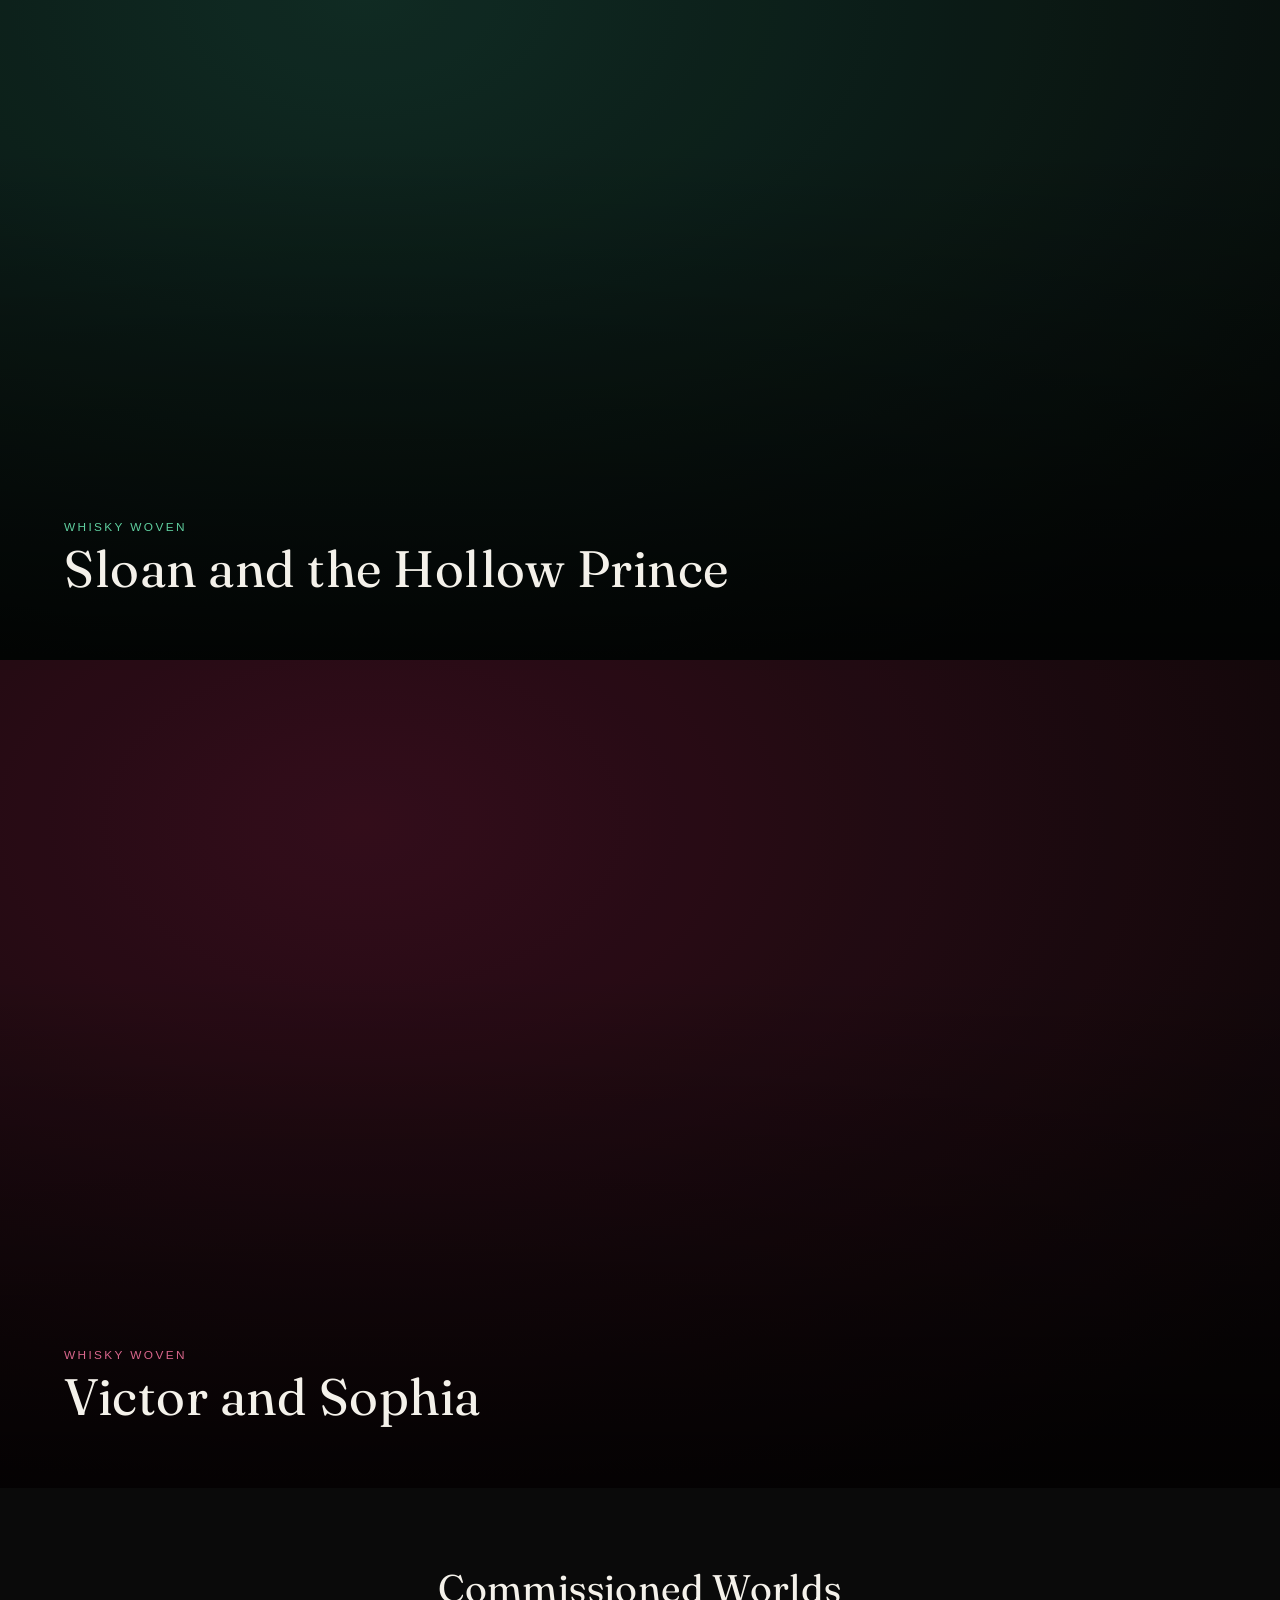
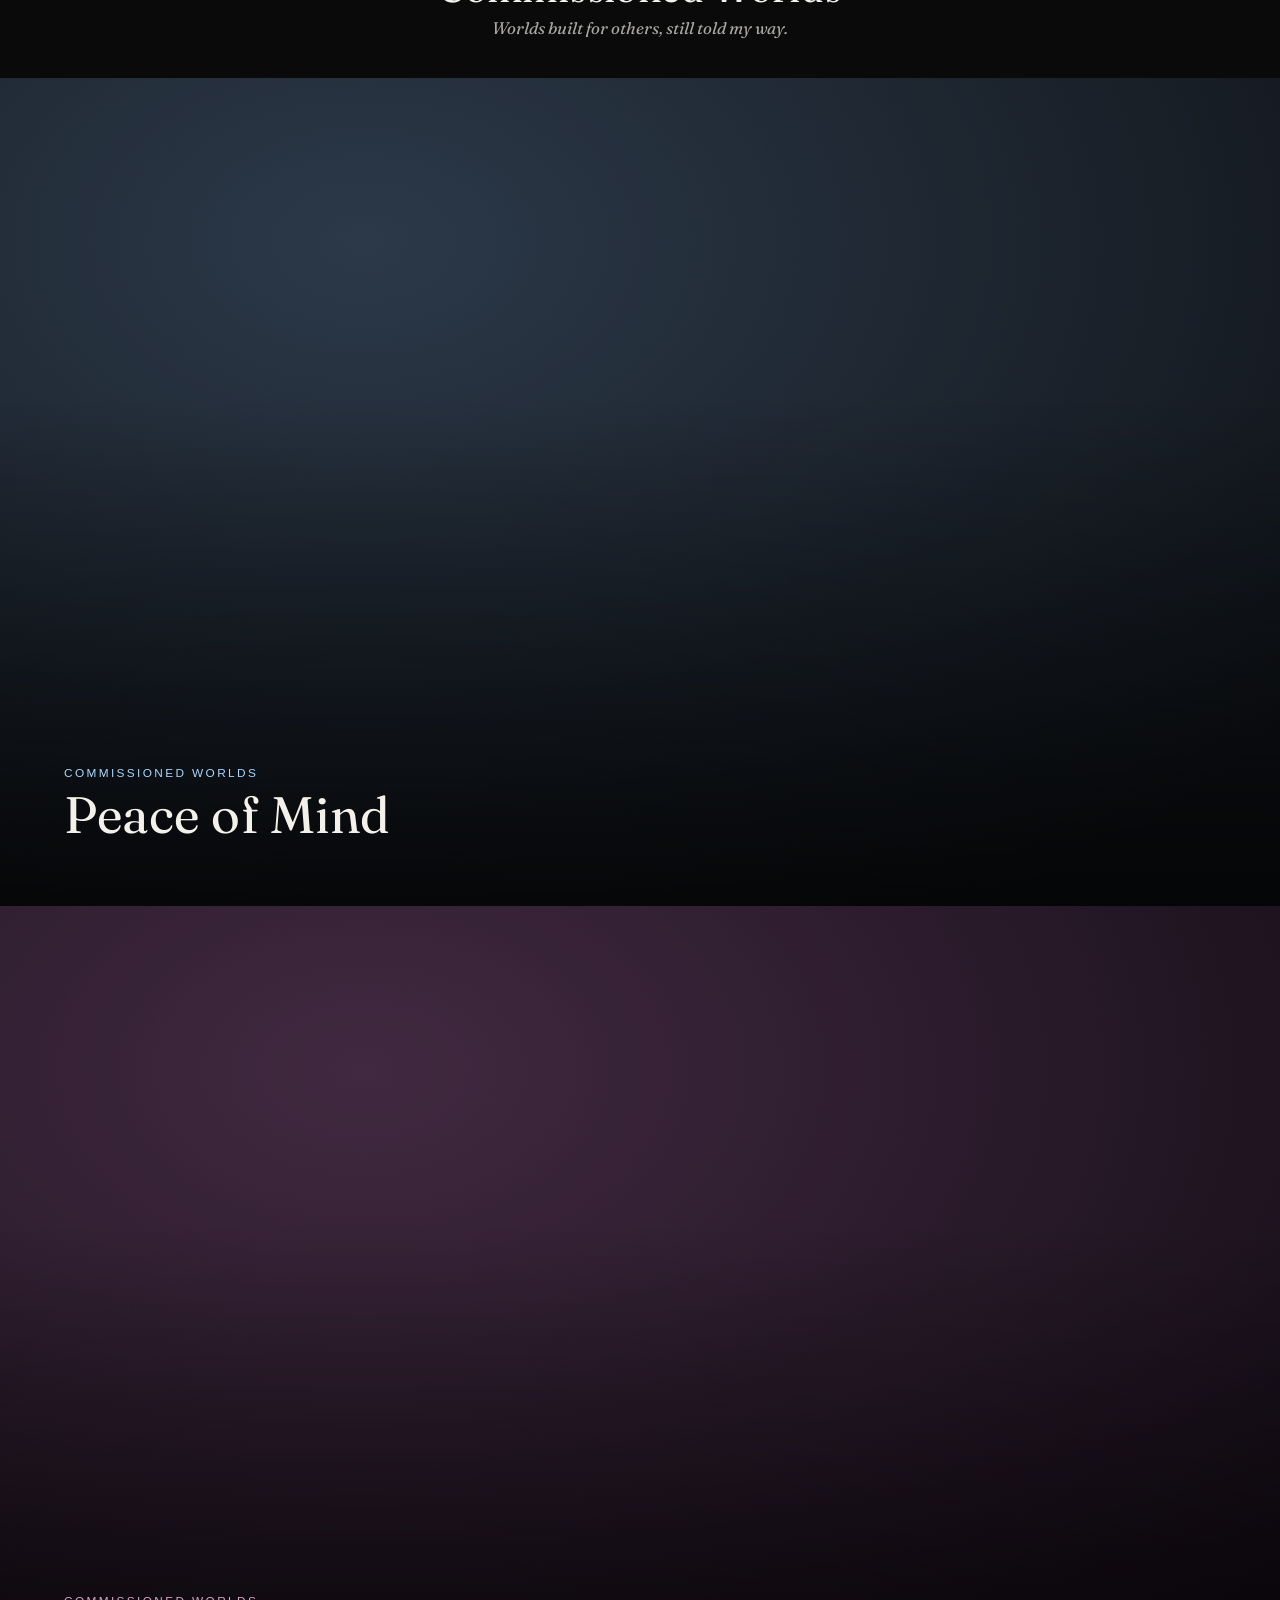
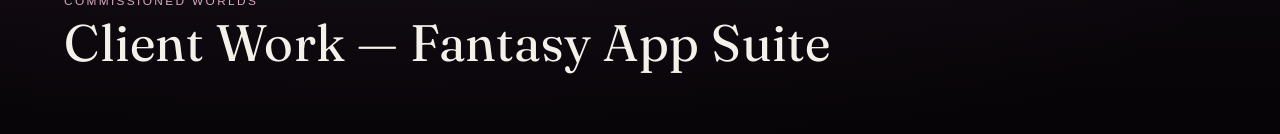
==== commit 1ffaa5fb: "Build out Client Work — Fantasy App Suite with placeholders Ten portrait placeholder panels (in the " ====
--- a/gallery.html
+++ b/gallery.html
@@ -95,8 +95,8 @@
 
         <a class="door reveal transition-link"
            href="rooms/fantasy-app-suite.html"
-           style="--door-1:#1c1224; --door-2:#5b2f73; --accent:#ff9fd0;"
-           data-veil-1="#1c1224" data-veil-2="#5b2f73">
+           style="--door-1:#180f1a; --door-2:#4a2f4a; --accent:#d9a8c2;"
+           data-veil-1="#180f1a" data-veil-2="#4a2f4a">
           <span class="door__media" aria-hidden="true"></span>
           <span class="scrim scrim--bottom" aria-hidden="true"></span>
           <span class="door__label">
--- a/css/style.css
+++ b/css/style.css
@@ -560,6 +560,33 @@
 
 .panel__closing-links a:hover { border-color: var(--accent); }
 
+/* Video panel — a YouTube embed standing in for an image panel. Same
+   full-bleed, edge-to-edge treatment as every other panel: the iframe is
+   scaled and cropped to cover the viewport (same trick as a CSS
+   background-video), not letterboxed. If a video's framing matters more
+   than filling the screen, swap `.panel__video-fill` for a centered,
+   non-cropped layout instead — see CLAUDE.md "Video panels". */
+
+.panel--video { background: var(--room-1); }
+
+.panel__video-fill {
+  position: absolute;
+  inset: 0;
+  overflow: hidden;
+}
+
+.panel__video-fill iframe {
+  position: absolute;
+  top: 50%;
+  left: 50%;
+  width: 100vw;
+  height: 56.25vw;
+  min-height: 100vh;
+  min-width: 177.78vh;
+  transform: translate(-50%, -50%);
+  border: 0;
+}
+
 /* ---- Simple content pages (artist, commissions) ----------------------------- */
 
 .page-panel {
